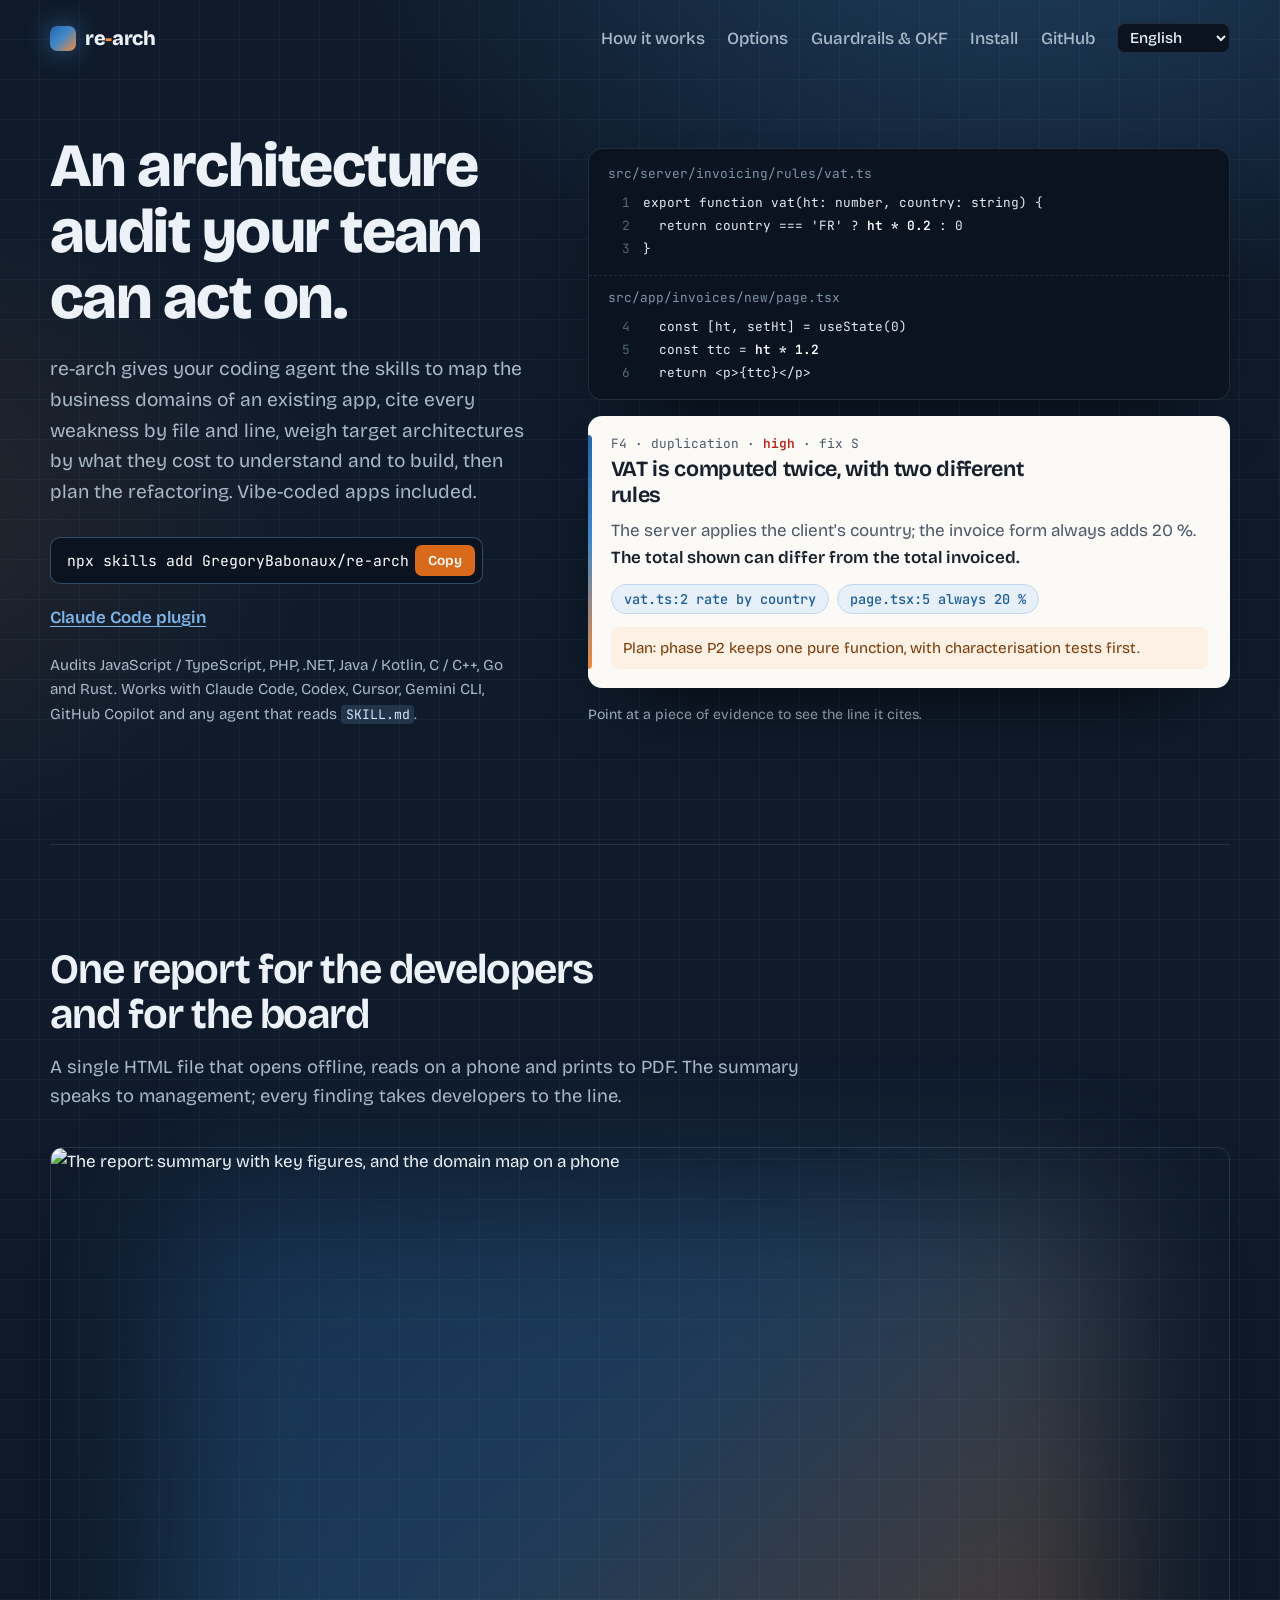
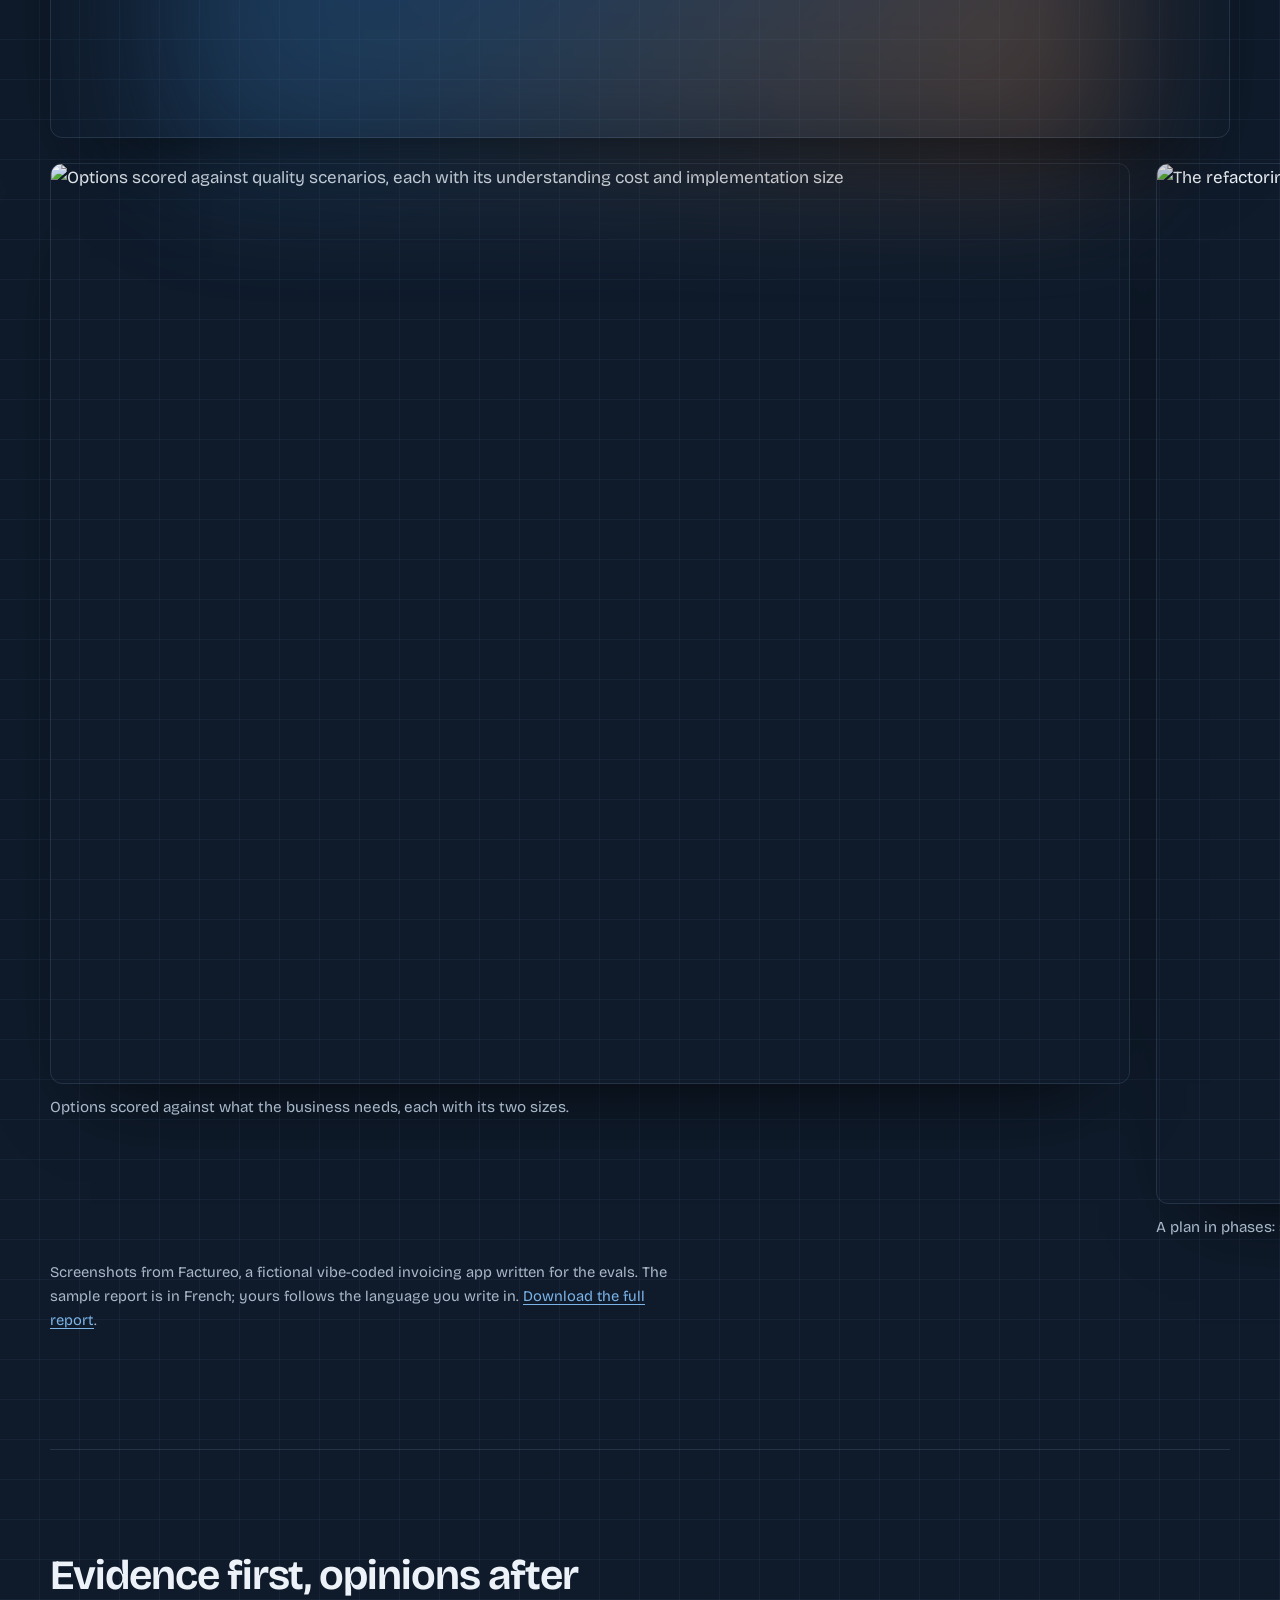
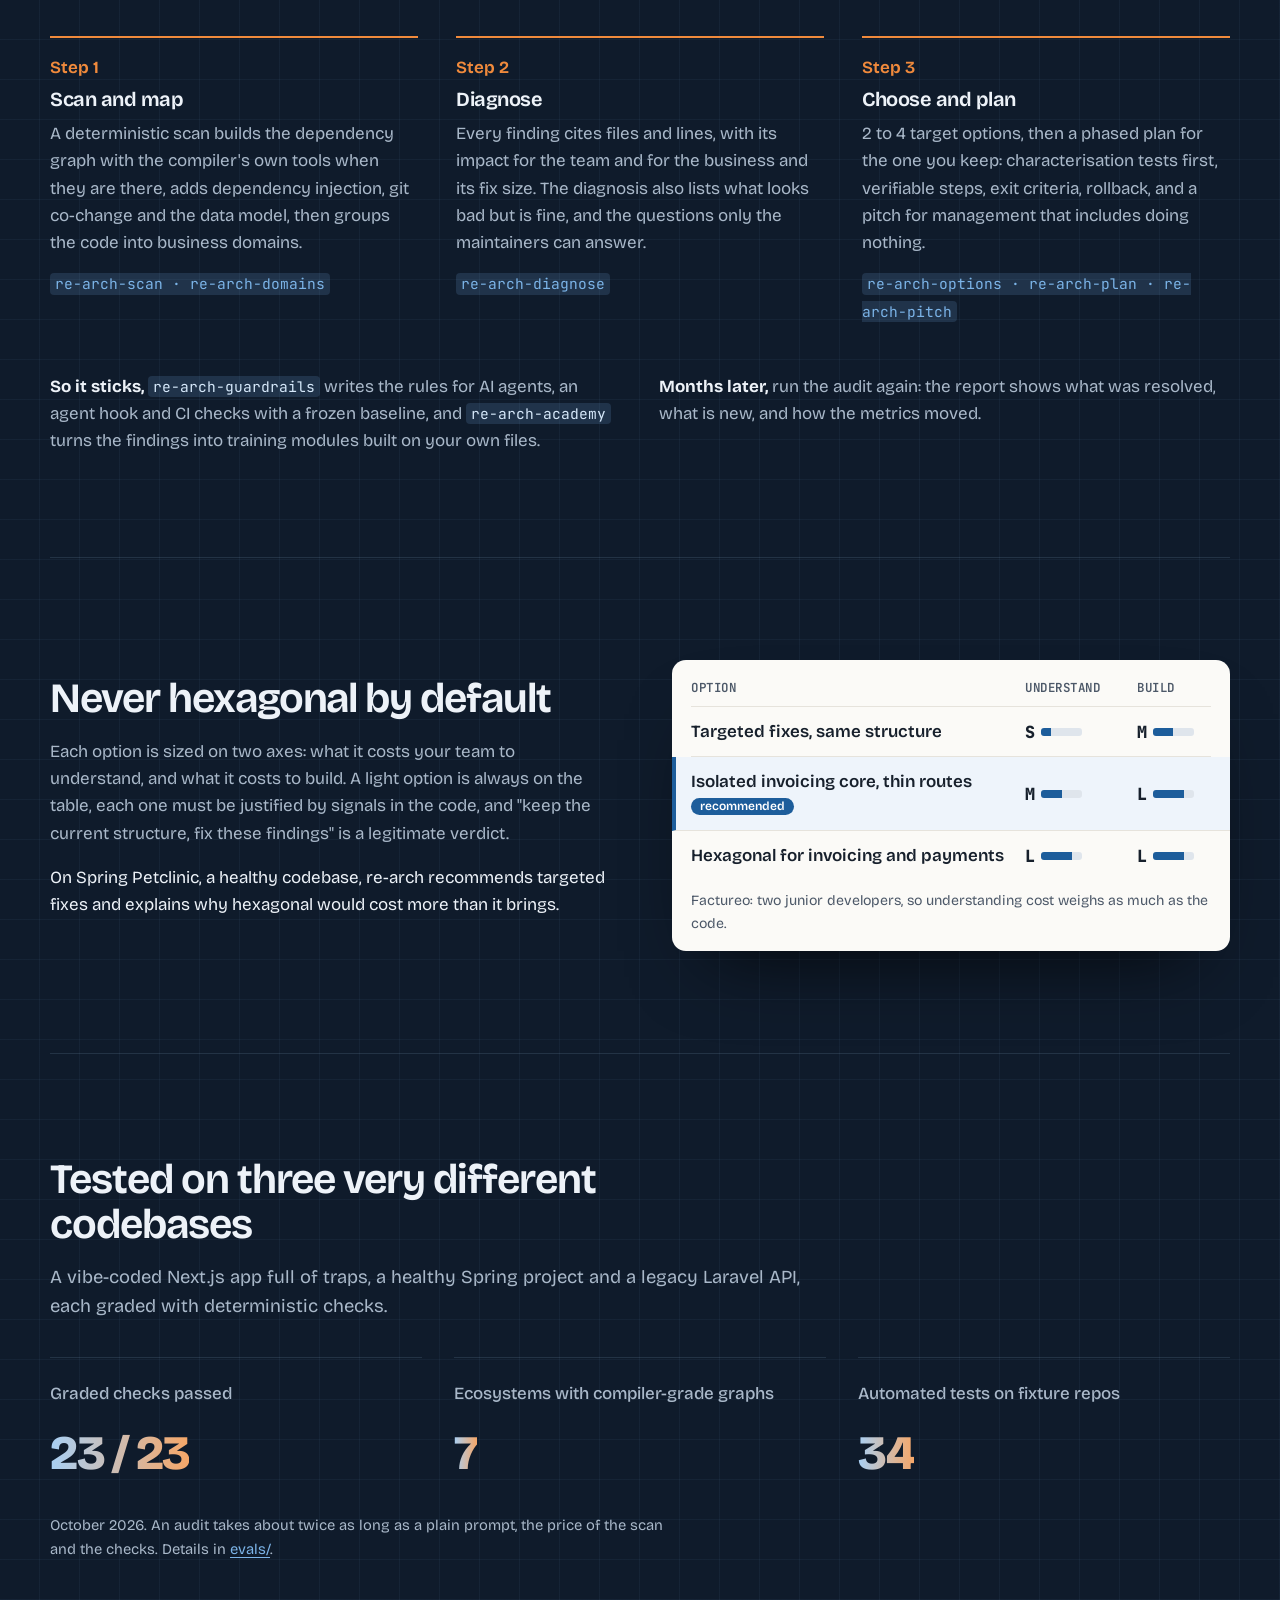
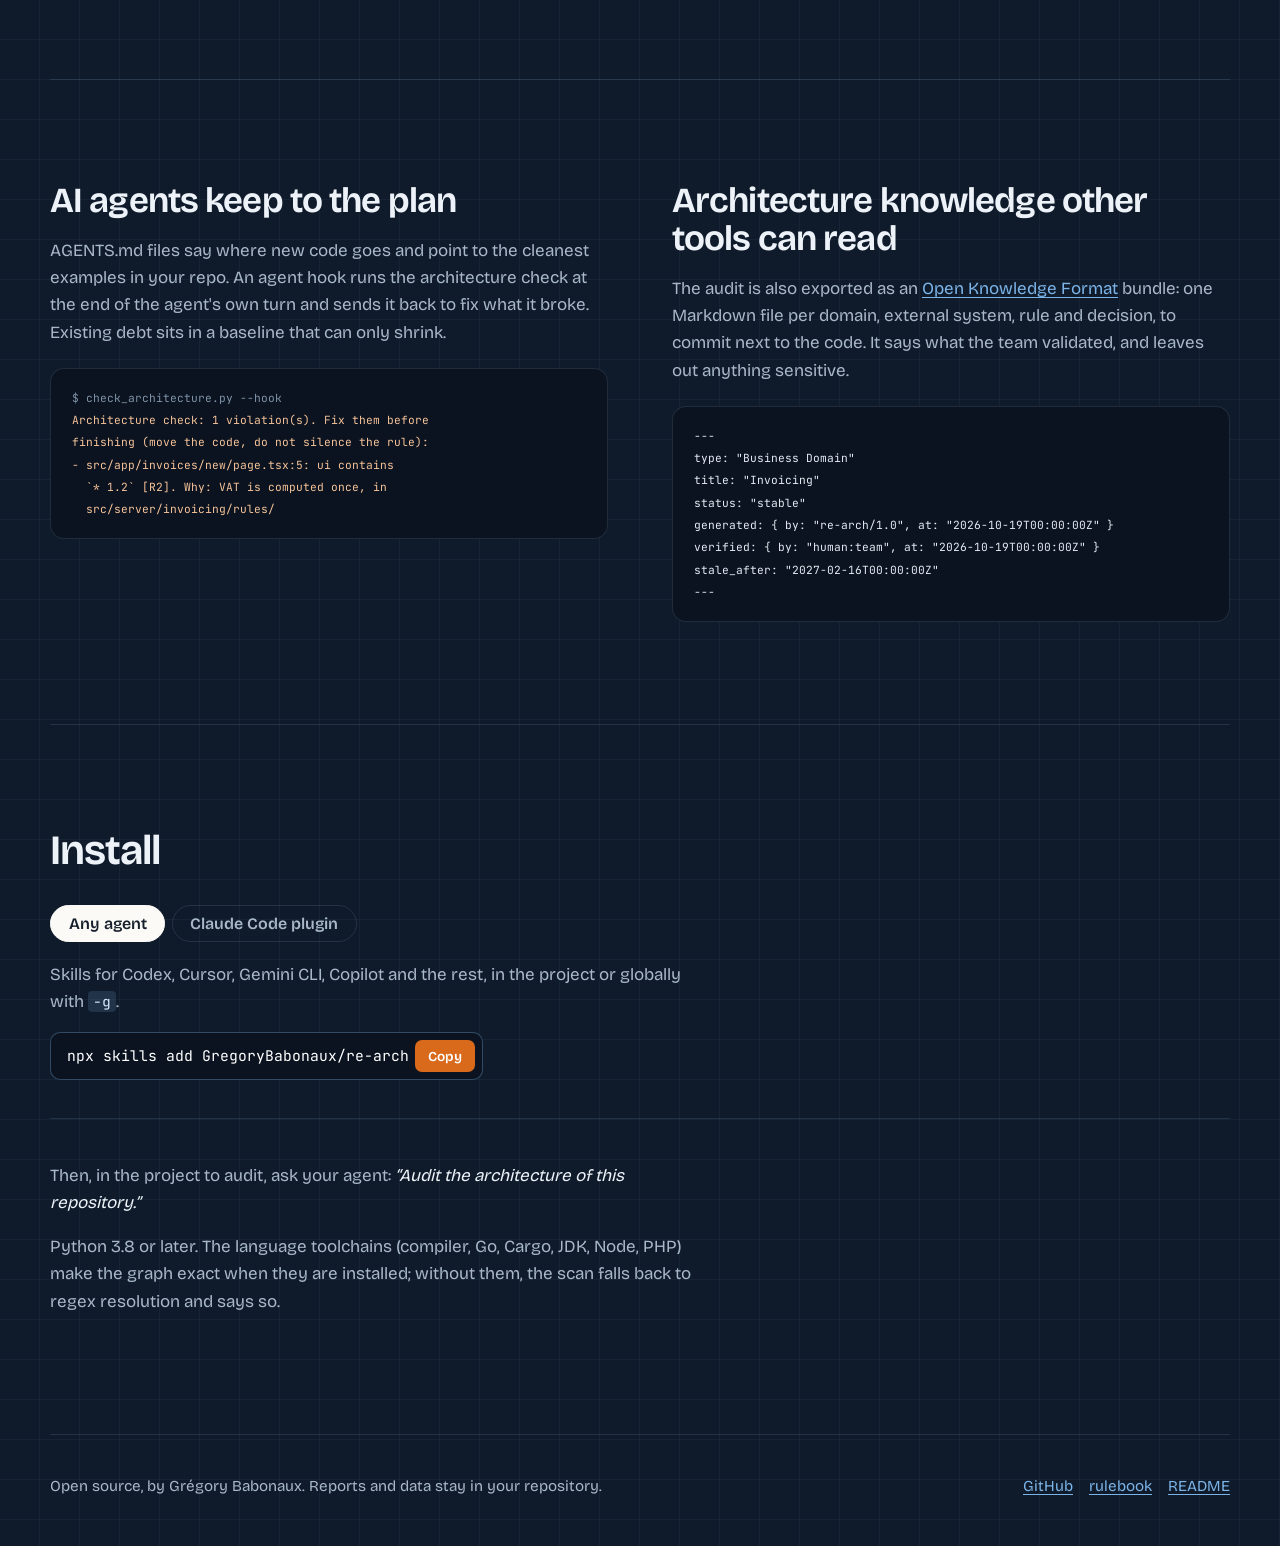
==== site/index.html @ e667f536 "GitHub Pages site in 8 languages site/ deployed by .github/workflows/pages.yml; README and plugin ma" ====
<!doctype html>
<html lang="en">
<head>
<meta charset="utf-8">
<meta name="viewport" content="width=device-width, initial-scale=1">
<title>re-arch: an architecture audit your team can act on</title>
<meta name="description" content="Agent skills that audit the architecture of an existing codebase, vibe-coded ones included: business domains, findings cited by file and line, 2 to 4 sized target architectures, a refactoring plan, a pitch for management and guardrails for AI agents.">
<meta property="og:title" content="re-arch: an architecture audit your team can act on">
<meta property="og:description" content="Domains, findings cited by line, sized target architectures, a refactoring plan and guardrails for AI agents. Never hexagonal by default.">
<meta property="og:image" content="https://raw.githubusercontent.com/GregoryBabonaux/re-arch/main/docs/images/banner.png">
<link rel="preconnect" href="https://fonts.googleapis.com">
<link rel="preconnect" href="https://fonts.gstatic.com" crossorigin>
<link href="https://fonts.googleapis.com/css2?family=Bricolage+Grotesque:opsz,wght@12..96,400;12..96,500;12..96,650;12..96,800&family=JetBrains+Mono:wght@400;600&display=swap" rel="stylesheet">
<link rel="stylesheet" href="style.css">
</head>
<body>
<a class="skip" href="#main" data-i18n="skip">Skip to content</a>

<header class="top">
  <a class="brand" href="./" aria-label="re-arch home"><span class="mark" aria-hidden="true"></span>re<span class="dash">-</span>arch</a>
  <nav aria-label="Sections">
    <a href="#how" data-i18n="nav.how">How it works</a>
    <a href="#options" data-i18n="nav.options">Options</a>
    <a href="#guardrails" data-i18n="nav.guard">Guardrails &amp; OKF</a>
    <a href="#install" data-i18n="nav.install">Install</a>
    <a href="https://github.com/GregoryBabonaux/re-arch">GitHub</a>
    <label class="lang"><span class="visually-hidden" data-i18n="lang">Language</span>
      <select id="lang">
        <option value="en">English</option>
        <option value="fr">Français</option>
        <option value="es">Español</option>
        <option value="de">Deutsch</option>
        <option value="pt">Português</option>
        <option value="it">Italiano</option>
        <option value="zh">简体中文</option>
        <option value="ja">日本語</option>
      </select>
    </label>
  </nav>
</header>

<main id="main">

<section class="hero" aria-labelledby="hero-title">
  <div class="hero-copy">
    <h1 id="hero-title" data-i18n="hero.title">An architecture audit your team can act on.</h1>
    <p class="lede" data-i18n="hero.lede">re-arch gives your coding agent the skills to map the business domains of an existing app, cite every weakness by file and line, weigh target architectures by what they cost to understand and to build, then plan the refactoring. Vibe-coded apps included.</p>
    <div class="cta">
      <div class="cmd" data-copy>
        <code>npx skills add GregoryBabonaux/re-arch</code>
        <button type="button" class="copy" data-i18n="copy">Copy</button>
      </div>
      <a class="ghost" href="#install" data-i18n="hero.other">Claude Code plugin</a>
    </div>
    <p class="agents" data-i18n="hero.agents">Audits JavaScript / TypeScript, PHP, .NET, Java / Kotlin, C / C++, Go and Rust. Works with Claude Code, Codex, Cursor, Gemini CLI, GitHub Copilot and any agent that reads <code>SKILL.md</code>.</p>
  </div>

  <figure class="demo">
    <div class="code" role="group" aria-label="Two files of the audited app">
      <p class="file">src/server/invoicing/rules/vat.ts</p>
      <pre><code><span class="ln" data-line="v1"><i>1</i>export function vat(ht: number, country: string) {</span>
<span class="ln" data-line="v2"><i>2</i>  return country === 'FR' ? <b>ht * 0.2</b> : 0</span>
<span class="ln" data-line="v3"><i>3</i>}</span></code></pre>
      <p class="file sep">src/app/invoices/new/page.tsx</p>
      <pre><code><span class="ln" data-line="p4"><i>4</i>  const [ht, setHt] = useState(0)</span>
<span class="ln" data-line="p5"><i>5</i>  const ttc = <b>ht * 1.2</b></span>
<span class="ln" data-line="p6"><i>6</i>  return &lt;p&gt;{ttc}&lt;/p&gt;</span></code></pre>
    </div>
    <div class="card">
      <p class="rid">F4 · duplication · <span class="sev" data-i18n="card.sev">high</span> · <span data-i18n="card.fix">fix S</span></p>
      <h2 class="rule-title" data-i18n="card.title">VAT is computed twice, with two different rules</h2>
      <p class="ctx" data-i18n="card.ctx">The server applies the client's country; the invoice form always adds 20&nbsp;%. <span class="win">The total shown can differ from the total invoiced.</span></p>
      <ul class="proof">
        <li><button type="button" data-hl="v2" data-i18n="card.v2">vat.ts:2 rate by country</button></li>
        <li><button type="button" data-hl="p5" data-i18n="card.p5">page.tsx:5 always 20&nbsp;%</button></li>
      </ul>
      <p class="question" data-i18n="card.fixline">Plan: phase P2 keeps one pure function, with characterisation tests first.</p>
    </div>
    <figcaption data-i18n="demo.caption">Point at a piece of evidence to see the line it cites.</figcaption>
  </figure>
</section>

<section class="shots" aria-labelledby="shots-title">
  <h2 id="shots-title" data-i18n="shots.title">One report for the developers and for the board</h2>
  <p class="section-lede" data-i18n="shots.lede">A single HTML file that opens offline, reads on a phone and prints to PDF. The summary speaks to management; every finding takes developers to the line.</p>
  <div class="shot-main">
    <img src="https://raw.githubusercontent.com/GregoryBabonaux/re-arch/main/docs/images/banner.png" alt="The report: summary with key figures, and the domain map on a phone" loading="lazy" width="1600" height="800">
  </div>
  <div class="shot-pair">
    <figure>
      <img src="https://raw.githubusercontent.com/GregoryBabonaux/re-arch/main/docs/images/options.png" alt="Options scored against quality scenarios, each with its understanding cost and implementation size" loading="lazy" width="1080" height="920">
      <figcaption data-i18n="shots.options">Options scored against what the business needs, each with its two sizes.</figcaption>
    </figure>
    <figure>
      <img src="https://raw.githubusercontent.com/GregoryBabonaux/re-arch/main/docs/images/plan.png" alt="The refactoring plan: phases with size, exit criteria, rollback and stop points" loading="lazy" width="1080" height="1040">
      <figcaption data-i18n="shots.plan">A plan in phases: size, exit criteria, rollback, safe stop points.</figcaption>
    </figure>
  </div>
  <p class="note" data-i18n="shots.note">Screenshots from Factureo, a fictional vibe-coded invoicing app written for the evals. The sample report is in French; yours follows the language you write in. <a href="https://github.com/GregoryBabonaux/re-arch/blob/main/docs/example/report-factureo.html">Download the full report</a>.</p>
</section>

<section class="how" id="how" aria-labelledby="how-title">
  <h2 id="how-title" data-i18n="how.title">Evidence first, opinions after</h2>
  <ol class="levels">
    <li>
      <h3 data-i18n="l1.title">Scan and map</h3>
      <p data-i18n="l1.text">A deterministic scan builds the dependency graph with the compiler's own tools when they are there, adds dependency injection, git co-change and the data model, then groups the code into business domains.</p>
      <code>re-arch-scan · re-arch-domains</code>
    </li>
    <li>
      <h3 data-i18n="l2.title">Diagnose</h3>
      <p data-i18n="l2.text">Every finding cites files and lines, with its impact for the team and for the business and its fix size. The diagnosis also lists what looks bad but is fine, and the questions only the maintainers can answer.</p>
      <code>re-arch-diagnose</code>
    </li>
    <li>
      <h3 data-i18n="l3.title">Choose and plan</h3>
      <p data-i18n="l3.text">2 to 4 target options, then a phased plan for the one you keep: characterisation tests first, verifiable steps, exit criteria, rollback, and a pitch for management that includes doing nothing.</p>
      <code>re-arch-options · re-arch-plan · re-arch-pitch</code>
    </li>
  </ol>
  <div class="ongoing">
    <p data-i18n="ongoing.guard"><strong>So it sticks,</strong> <code>re-arch-guardrails</code> writes the rules for AI agents, an agent hook and CI checks with a frozen baseline, and <code>re-arch-academy</code> turns the findings into training modules built on your own files.</p>
    <p data-i18n="ongoing.reaudit"><strong>Months later,</strong> run the audit again: the report shows what was resolved, what is new, and how the metrics moved.</p>
  </div>
</section>

<section class="opts" id="options" aria-labelledby="opts-title">
  <div class="opts-copy">
    <h2 id="opts-title" data-i18n="opts.title">Never hexagonal by default</h2>
    <p data-i18n="opts.text">Each option is sized on two axes: what it costs your team to understand, and what it costs to build. A light option is always on the table, each one must be justified by signals in the code, and "keep the current structure, fix these findings" is a legitimate verdict.</p>
    <p data-i18n="opts.petclinic">On Spring Petclinic, a healthy codebase, re-arch recommends targeted fixes and explains why hexagonal would cost more than it brings.</p>
  </div>
  <div class="matrix" role="group" aria-label="Three options compared">
    <div class="mrow mhead"><span data-i18n="m.option">Option</span><span data-i18n="m.understand">Understand</span><span data-i18n="m.build">Build</span></div>
    <div class="mrow"><span data-i18n="m.o1">Targeted fixes, same structure</span><span class="size s1">S</span><span class="size s2">M</span></div>
    <div class="mrow pick"><span><span data-i18n="m.o2">Isolated invoicing core, thin routes</span> <em data-i18n="m.reco">recommended</em></span><span class="size s2">M</span><span class="size s3">L</span></div>
    <div class="mrow"><span data-i18n="m.o3">Hexagonal for invoicing and payments</span><span class="size s3">L</span><span class="size s3">L</span></div>
    <p class="mnote" data-i18n="m.note">Factureo: two junior developers, so understanding cost weighs as much as the code.</p>
  </div>
</section>

<section class="proofs" aria-labelledby="proofs-title">
  <h2 id="proofs-title" data-i18n="proofs.title">Tested on three very different codebases</h2>
  <p class="section-lede" data-i18n="proofs.lede">A vibe-coded Next.js app full of traps, a healthy Spring project and a legacy Laravel API, each graded with deterministic checks.</p>
  <dl class="figures">
    <div><dt data-i18n="fig1">Graded checks passed</dt><dd><span class="to">23 / 23</span></dd></div>
    <div><dt data-i18n="fig2">Ecosystems with compiler-grade graphs</dt><dd><span class="to">7</span></dd></div>
    <div><dt data-i18n="fig3">Automated tests on fixture repos</dt><dd><span class="to">34</span></dd></div>
  </dl>
  <p class="note" data-i18n="proofs.note">October 2026. An audit takes about twice as long as a plain prompt, the price of the scan and the checks. Details in <a href="https://github.com/GregoryBabonaux/re-arch/tree/main/evals">evals/</a>.</p>
</section>

<section class="data" id="guardrails" aria-labelledby="guard-title">
  <div>
    <h2 id="guard-title" data-i18n="guard.title">AI agents keep to the plan</h2>
    <p data-i18n="guard.text">AGENTS.md files say where new code goes and point to the cleanest examples in your repo. An agent hook runs the architecture check at the end of the agent's own turn and sends it back to fix what it broke. Existing debt sits in a baseline that can only shrink.</p>
    <pre class="okf hook"><code><span class="dim">$ check_architecture.py --hook</span>
Architecture check: 1 violation(s). Fix them before
finishing (move the code, do not silence the rule):
- src/app/invoices/new/page.tsx:5: ui contains
  `* 1.2` [R2]. Why: VAT is computed once, in
  src/server/invoicing/rules/</code></pre>
  </div>
  <div>
    <h2 data-i18n="okf.title">Architecture knowledge other tools can read</h2>
    <p data-i18n="okf.text">The audit is also exported as an <a href="https://github.com/GoogleCloudPlatform/knowledge-catalog/tree/main/okf">Open Knowledge Format</a> bundle: one Markdown file per domain, external system, rule and decision, to commit next to the code. It says what the team validated, and leaves out anything sensitive.</p>
    <pre class="okf"><code>---
type: "Business Domain"
title: "Invoicing"
status: "stable"
generated: { by: "re-arch/1.0", at: "2026-10-19T00:00:00Z" }
verified: { by: "human:team", at: "2026-10-19T00:00:00Z" }
stale_after: "2027-02-16T00:00:00Z"
---</code></pre>
  </div>
</section>

<section class="install" id="install" aria-labelledby="install-title">
  <h2 id="install-title" data-i18n="install.title">Install</h2>
  <div class="tabs" role="tablist">
    <button type="button" role="tab" id="t-any" aria-controls="p-any" aria-selected="true" data-i18n="tab.any">Any agent</button>
    <button type="button" role="tab" id="t-claude" aria-controls="p-claude" aria-selected="false" tabindex="-1" data-i18n="tab.claude">Claude Code plugin</button>
  </div>
  <div class="panel" role="tabpanel" id="p-any" aria-labelledby="t-any">
    <p data-i18n="p.any">Skills for Codex, Cursor, Gemini CLI, Copilot and the rest, in the project or globally with <code>-g</code>.</p>
    <div class="cmd" data-copy><code>npx skills add GregoryBabonaux/re-arch</code><button type="button" class="copy" data-i18n="copy">Copy</button></div>
  </div>
  <div class="panel" role="tabpanel" id="p-claude" aria-labelledby="t-claude" hidden>
    <p data-i18n="p.claude">One step on Claude Code 2.1.275 or later.</p>
    <div class="cmd" data-copy><code>/plugin install re-arch --marketplace GregoryBabonaux/re-arch</code><button type="button" class="copy" data-i18n="copy">Copy</button></div>
    <p data-i18n="p.older">Older versions: add the marketplace, then install.</p>
    <div class="cmd" data-copy><code>/plugin marketplace add GregoryBabonaux/re-arch</code><button type="button" class="copy" data-i18n="copy">Copy</button></div>
    <div class="cmd" data-copy><code>/plugin install re-arch@re-arch</code><button type="button" class="copy" data-i18n="copy">Copy</button></div>
  </div>
  <div class="then">
    <p data-i18n="then.1">Then, in the project to audit, ask your agent: <em>“Audit the architecture of this repository.”</em></p>
    <p data-i18n="then.2">Python 3.8 or later. The language toolchains (compiler, Go, Cargo, JDK, Node, PHP) make the graph exact when they are installed; without them, the scan falls back to regex resolution and says so.</p>
  </div>
</section>

</main>

<footer class="foot">
  <p data-i18n="foot">Open source, by Grégory Babonaux. Reports and data stay in your repository.</p>
  <p class="links">
    <a href="https://github.com/GregoryBabonaux/re-arch">GitHub</a>
    <a href="https://gregorybabonaux.github.io/rulebook/">rulebook</a>
    <a id="readme" href="https://github.com/GregoryBabonaux/re-arch#readme" data-i18n="readme">README</a>
  </p>
</footer>

<script src="i18n.js" defer></script>
<script src="site.js" defer></script>
</body>
</html>
---- site/style.css ----
:root {
  --night: #0f1b2b;
  --night-deep: #0a131f;
  --line: rgba(160, 196, 232, 0.14);
  --grid: rgba(120, 170, 220, 0.06);
  --text: #edf2f8;
  --text-soft: #a9b8c9;
  --orange: #f08a3c;
  --orange-strong: #d96a1c;
  --steel: #7cb4e8;
  --amber: #fbbf24;
  --paper: #fbfaf7;
  --paper-ink: #17202c;
  --paper-soft: #4c5868;
  --brand: linear-gradient(135deg, #2563a8 0%, #3f87c9 45%, #f08a3c 100%);
  --sans: "Bricolage Grotesque", system-ui, -apple-system, "Segoe UI", sans-serif;
  --mono: "JetBrains Mono", ui-monospace, "Cascadia Code", Consolas, monospace;
  --measure: 64ch;
  color-scheme: dark;
}

* { box-sizing: border-box; }
html { -webkit-text-size-adjust: 100%; scroll-behavior: smooth; background: var(--night); }
/* blueprint paper: the plan the architecture gets drawn on */
body {
  margin: 0; color: var(--text); font: 400 1.0625rem/1.6 var(--sans); position: relative; overflow-x: hidden;
  background:
    radial-gradient(60rem 36rem at 80% -6rem, rgba(63, 135, 201, 0.32), transparent 70%),
    radial-gradient(40rem 30rem at -10% 32rem, rgba(240, 138, 60, 0.10), transparent 70%),
    repeating-linear-gradient(to bottom, transparent 0 39px, var(--grid) 39px 40px),
    repeating-linear-gradient(to right, transparent 0 39px, var(--grid) 39px 40px),
    var(--night);
}
a { color: var(--steel); text-underline-offset: 0.18em; }
a:hover { color: #fff; }
:focus-visible { outline: 3px solid var(--orange); outline-offset: 3px; border-radius: 4px; }
code { font-family: var(--mono); font-size: 0.86em; font-variant-ligatures: none; }
p code, li code { background: rgba(124, 180, 232, 0.16); color: #d6e8fa; padding: 0.08em 0.35em; border-radius: 4px; }
img { max-width: 100%; height: auto; display: block; }
.skip { position: absolute; left: -999px; }
.skip:focus { left: 1rem; top: 1rem; background: var(--paper); color: var(--paper-ink); padding: 0.5rem 0.8rem; z-index: 10; }

/* --- frame */
.top, main > section, .foot { width: min(1180px, 100% - 2.5rem); margin-inline: auto; position: relative; }
.top { display: flex; align-items: center; justify-content: space-between; gap: 1rem; padding: 1.4rem 0; }
.brand { display: inline-flex; align-items: center; gap: 0.6rem; color: var(--text); text-decoration: none; font-weight: 800; font-size: 1.25rem; letter-spacing: -0.02em; }
.brand .dash { color: var(--orange); margin-inline: -0.6rem; }
.mark { width: 1.6rem; height: 1.6rem; border-radius: 7px; background: var(--brand); box-shadow: 0 0 24px rgba(63, 135, 201, 0.55); }
.top nav { display: flex; align-items: center; gap: 1.4rem; flex-wrap: wrap; }
.top nav a { color: var(--text-soft); text-decoration: none; font-weight: 500; }
.top nav a:hover { color: #fff; }
main > section { padding-block: clamp(3.5rem, 8vw, 6.5rem); }
main > section + section { border-top: 1px solid var(--line); }
h1, h2, h3 { letter-spacing: -0.025em; line-height: 1.08; margin: 0; }
h2 { font-size: clamp(1.8rem, 3.6vw, 2.6rem); font-weight: 650; max-width: 22ch; }
h3 { font-size: 1.25rem; font-weight: 650; }
.section-lede { max-width: var(--measure); color: var(--text-soft); font-size: 1.15rem; margin: 1rem 0 2.2rem; }
.note { color: var(--text-soft); font-size: 0.92rem; margin-top: 1.4rem; max-width: var(--measure); }

/* --- hero: two files of the app, and the finding that ties them */
.hero { display: grid; grid-template-columns: minmax(0, 0.85fr) minmax(0, 1.15fr); gap: clamp(2rem, 5vw, 4.5rem); align-items: center; padding-top: clamp(2rem, 5vw, 3.5rem); }
.hero h1 { font-size: clamp(2.4rem, 4.8vw, 3.9rem); font-weight: 800; max-width: 14ch; }
.lede { font-size: 1.2rem; color: var(--text-soft); max-width: 46ch; margin: 1.4rem 0 1.8rem; }
.cta { display: flex; align-items: center; gap: 1.2rem; flex-wrap: wrap; }
.ghost { font-weight: 600; }
.agents { font-size: 0.95rem; color: var(--text-soft); max-width: 50ch; margin-top: 1.4rem; }

.cmd { display: flex; align-items: center; gap: 0.4rem; background: var(--night-deep); color: #fff; border: 1px solid rgba(124, 180, 232, 0.35); border-radius: 10px; padding: 0.45rem 0.45rem 0.45rem 1rem; max-width: 100%; }
.cmd code { font-size: 0.92rem; white-space: nowrap; overflow-x: auto; min-width: 0; }
.copy { font: 600 0.85rem var(--sans); color: #fff; background: var(--orange-strong); border: 0; border-radius: 7px; padding: 0.45rem 0.8rem; cursor: pointer; flex: none; }
.copy:hover { background: var(--orange); }
.copy.done { background: #0e9f6e; }

.demo { margin: 0; display: grid; gap: 1rem; min-width: 0; }
.code { background: var(--night-deep); color: #e3eaf3; border: 1px solid var(--line); border-radius: 14px; padding: 1rem 0 0.9rem; overflow: hidden; box-shadow: 0 40px 80px -40px rgba(0, 0, 0, 0.7); }
.code .file { margin: 0 1.2rem 0.6rem; font: 0.8rem var(--mono); color: #7f93a8; }
.code .sep { margin-top: 0.9rem; padding-top: 0.8rem; border-top: 1px dashed var(--line); margin-inline: 0; padding-inline: 1.2rem; }
.code pre { margin: 0; font: 0.8rem/1.8 var(--mono); overflow-x: auto; }
.code pre code { font-size: inherit; display: block; min-width: max-content; white-space: normal; }
.ln { display: block; white-space: pre; padding: 0 1.2rem 0 0.6rem; border-left: 3px solid transparent; transition: background 0.25s, border-color 0.25s; }
.ln i { display: inline-block; width: 2.2em; color: #536579; font-style: normal; text-align: right; margin-right: 1em; user-select: none; }
.ln b { font-weight: 600; color: #fff; }
.ln.on { background: rgba(63, 135, 201, 0.32); border-left-color: var(--steel); }
.ln.on.warn { background: rgba(240, 138, 60, 0.26); border-left-color: var(--orange); }

/* the finding card is the one light thing: a page of the report */
.card { background: var(--paper); color: var(--paper-ink); border-radius: 14px; padding: 1.2rem 1.4rem; position: relative; box-shadow: 0 40px 80px -40px rgba(0, 0, 0, 0.8); }
.card::before { content: ""; position: absolute; left: 0; top: 1.2rem; bottom: 1.2rem; width: 4px; border-radius: 0 4px 4px 0; background: var(--brand); }
.rid { margin: 0; font: 0.8rem var(--mono); color: var(--paper-soft); }
.sev { color: #b42318; font-weight: 600; }
.rule-title { font-size: 1.35rem; font-weight: 650; margin: 0.35rem 0 0.5rem; max-width: 32ch; letter-spacing: -0.015em; line-height: 1.2; }
.ctx { margin: 0 0 0.8rem; color: var(--paper-soft); }
.win { color: var(--paper-ink); font-weight: 600; }
.proof { list-style: none; padding: 0; margin: 0 0 0.8rem; display: flex; flex-wrap: wrap; gap: 0.5rem; }
.proof button { font: 500 0.85rem var(--mono); color: #1d5d9b; background: #e7f0f9; border: 1px solid #c3d8ee; border-radius: 999px; padding: 0.3rem 0.75rem; cursor: pointer; }
.proof button:hover, .proof button.on { background: #d3e4f5; border-color: #1d5d9b; }
.question { margin: 0; background: #fdf0e4; color: #7a3a09; border-radius: 8px; padding: 0.55rem 0.8rem; font-size: 0.95rem; }
.demo figcaption { font-size: 0.88rem; color: var(--text-soft); }

/* --- screenshots */
.shot-main img, .shot-pair img { border-radius: 12px; border: 1px solid var(--line); box-shadow: 0 40px 80px -40px rgba(0, 0, 0, 0.8); }
.shot-main { position: relative; isolation: isolate; }
.shot-main::before { content: ""; position: absolute; inset: 8% 10% -4%; background: var(--brand); filter: blur(70px); opacity: 0.3; z-index: -1; }
.shot-pair { display: grid; grid-template-columns: 1fr 1fr; gap: 1.6rem; margin-top: 1.6rem; align-items: start; }
.shot-pair figure { margin: 0; }
.shot-pair figcaption { margin-top: 0.7rem; color: var(--text-soft); font-size: 0.95rem; }

/* --- the sequence */
.levels { list-style: none; counter-reset: level; padding: 0; margin: 2.4rem 0 0; display: grid; grid-template-columns: repeat(3, 1fr); gap: 2.4rem; }
.levels li { counter-increment: level; border-top: 2px solid var(--orange); padding-top: 1rem; }
.levels li::before { content: var(--step-word, "Step") " " counter(level); display: block; font-weight: 650; color: var(--orange); margin-bottom: 0.5rem; }
.levels p { color: var(--text-soft); margin: 0.6rem 0 0.9rem; }
.levels code { color: var(--steel); }
.ongoing { margin-top: 3rem; display: grid; grid-template-columns: 1fr 1fr; gap: 2.4rem; }
.ongoing p { margin: 0; max-width: 52ch; color: var(--text-soft); }
.ongoing strong { color: var(--text); }

/* --- options: two axes, one pick */
.opts { display: grid; grid-template-columns: minmax(0, 1fr) minmax(0, 1fr); gap: clamp(2rem, 5vw, 4rem); align-items: center; }
.opts-copy p { color: var(--text-soft); max-width: 54ch; }
.opts-copy p + p { color: var(--text); }
.matrix { background: var(--paper); color: var(--paper-ink); border-radius: 14px; padding: 0.6rem 1.2rem 1rem; box-shadow: 0 40px 80px -40px rgba(0, 0, 0, 0.8); }
.mrow { display: grid; grid-template-columns: minmax(0, 1fr) 6.2rem 4.6rem; gap: 0.8rem; align-items: center; padding: 0.85rem 0; border-bottom: 1px solid #e6e3dc; }
.mrow:last-of-type { border-bottom: 0; }
.mhead { font: 600 0.78rem var(--mono); color: var(--paper-soft); text-transform: uppercase; letter-spacing: 0.04em; padding-block: 0.6rem; }
.mrow > span:first-child { font-weight: 600; line-height: 1.3; }
.mrow em { display: inline-block; font: 600 0.75rem var(--sans); font-style: normal; background: #1d5d9b; color: #fff; border-radius: 999px; padding: 0.1rem 0.55rem; margin-top: 0.3rem; }
.pick { background: #eef4fb; margin-inline: -1.2rem; padding-inline: 1.2rem; border-left: 4px solid #1d5d9b; padding-left: calc(1.2rem - 4px); }
.size { font: 800 1.05rem var(--mono); display: inline-flex; align-items: center; gap: 0.35rem; }
.size::after { content: ""; display: inline-block; height: 0.5rem; border-radius: 3px; background: linear-gradient(90deg, #1d5d9b var(--fill), #dfe5ec var(--fill)); width: 2.6rem; }
.s1 { --fill: 25%; } .s2 { --fill: 50%; } .s3 { --fill: 75%; }
.mnote { margin: 0.6rem 0 0; font-size: 0.88rem; color: var(--paper-soft); }

/* --- measured */
.figures { display: grid; grid-template-columns: repeat(3, 1fr); gap: 2rem; margin: 0; }
.figures div { padding: 1.4rem 0 0; border-top: 1px solid var(--line); }
.figures dt { color: var(--text-soft); font-weight: 500; }
.figures dd { margin: 0.5rem 0 0; }
.to { font-size: clamp(2.2rem, 4vw, 3rem); font-weight: 800; letter-spacing: -0.03em; background: linear-gradient(90deg, #a8d0f5, #f6a768); -webkit-background-clip: text; background-clip: text; color: transparent; }

/* --- guardrails & OKF */
.data { display: grid; grid-template-columns: minmax(0, 1fr) minmax(0, 1fr); gap: clamp(2rem, 5vw, 4rem); }
.data h2 { font-size: clamp(1.6rem, 3vw, 2.2rem); }
.data > div > p { color: var(--text-soft); max-width: 54ch; }
.okf { background: var(--night-deep); color: #e3eaf3; border: 1px solid var(--line); border-radius: 14px; padding: 1.1rem 1.3rem; font: 0.82rem/1.7 var(--mono); overflow-x: auto; margin: 1.4rem 0 0; }
.hook code { color: #f6c39a; }
.hook .dim { color: #7f93a8; }

/* --- install */
.tabs { display: flex; gap: 0.4rem; margin: 2rem 0 1.2rem; flex-wrap: wrap; }
.tabs button { font: 600 1rem var(--sans); color: var(--text-soft); background: transparent; border: 1px solid var(--line); border-radius: 999px; padding: 0.5rem 1.1rem; cursor: pointer; }
.tabs button:hover { color: #fff; border-color: rgba(124, 180, 232, 0.5); }
.tabs button[aria-selected="true"] { background: var(--paper); color: var(--paper-ink); border-color: var(--paper); }
.panel p, .then p { color: var(--text-soft); max-width: 60ch; }
.panel .cmd, .then .cmd { width: fit-content; margin: 0.6rem 0; }
.then { margin-top: 2.4rem; padding-top: 1.6rem; border-top: 1px solid var(--line); }
.then em { color: var(--text); }

/* --- footer */
.foot { padding: 2.4rem 0 3rem; border-top: 1px solid var(--line); color: var(--text-soft); font-size: 0.95rem; display: flex; justify-content: space-between; gap: 1rem; flex-wrap: wrap; }
.foot p { margin: 0; }
.links { display: flex; gap: 1rem; flex-wrap: wrap; }

/* --- the one orchestrated moment: on load, the two lines light up in turn, then the finding */
@media (prefers-reduced-motion: no-preference) {
  .js .demo .card { animation: rise 0.6s 1.4s both ease-out; }
  .js .demo .ln[data-line="v2"] { animation: decide 1.2s 0.2s both; }
  .js .demo .ln[data-line="p5"] { animation: clash 1.2s 0.8s both; }
}
@keyframes rise { from { opacity: 0; transform: translateY(10px); } to { opacity: 1; transform: none; } }
@keyframes decide { 0% { background: transparent; } 40%, 70% { background: rgba(63, 135, 201, 0.4); border-left-color: #7cb4e8; } 100% { background: transparent; } }
@keyframes clash { 0% { background: transparent; } 40%, 70% { background: rgba(240, 138, 60, 0.35); border-left-color: #f08a3c; } 100% { background: transparent; } }
@media (prefers-reduced-motion: reduce) { html { scroll-behavior: auto; } .ln { transition: none; } }

/* --- small screens */
@media (max-width: 900px) {
  .hero, .data, .ongoing, .opts { grid-template-columns: minmax(0, 1fr); }
  .levels, .figures { grid-template-columns: 1fr; gap: 1.6rem; }
  .shot-pair { grid-template-columns: 1fr; }
  .top nav { gap: 1rem; font-size: 0.95rem; }
  .top nav a[href^="#"] { display: none; }
}
@media (max-width: 520px) {
  .top { flex-direction: column; align-items: flex-start; }
  .hero h1 { font-size: 2.3rem; }
  .cmd code { font-size: 0.8rem; }
  .mrow { grid-template-columns: minmax(0, 1fr) 5.4rem 4.2rem; gap: 0.6rem; }
  .mhead { font-size: 0.66rem; letter-spacing: 0.02em; }
  .size::after { width: 1.4rem; }
  .okf { font-size: 0.74rem; }
}

/* --- language picker */
.visually-hidden { position: absolute; width: 1px; height: 1px; overflow: hidden; clip: rect(0 0 0 0); white-space: nowrap; }
.lang select { font: 500 0.95rem var(--sans); color: var(--text); background: var(--night-deep); border: 1px solid var(--line); border-radius: 8px; padding: 0.25rem 0.5rem; cursor: pointer; }
.lang select:hover { border-color: rgba(124, 180, 232, 0.5); }

/* --- Chinese and Japanese: break between phrases, not inside words */
:lang(ja) h1, :lang(ja) h2, :lang(ja) h3, :lang(zh-CN) h1, :lang(zh-CN) h2, :lang(zh-CN) h3 { word-break: auto-phrase; line-height: 1.25; }
:lang(ja) .hero h1, :lang(zh-CN) .hero h1 { max-width: 13em; font-size: clamp(2rem, 3.3vw, 2.65rem); }
:lang(ja) h2, :lang(zh-CN) h2 { max-width: 18em; }
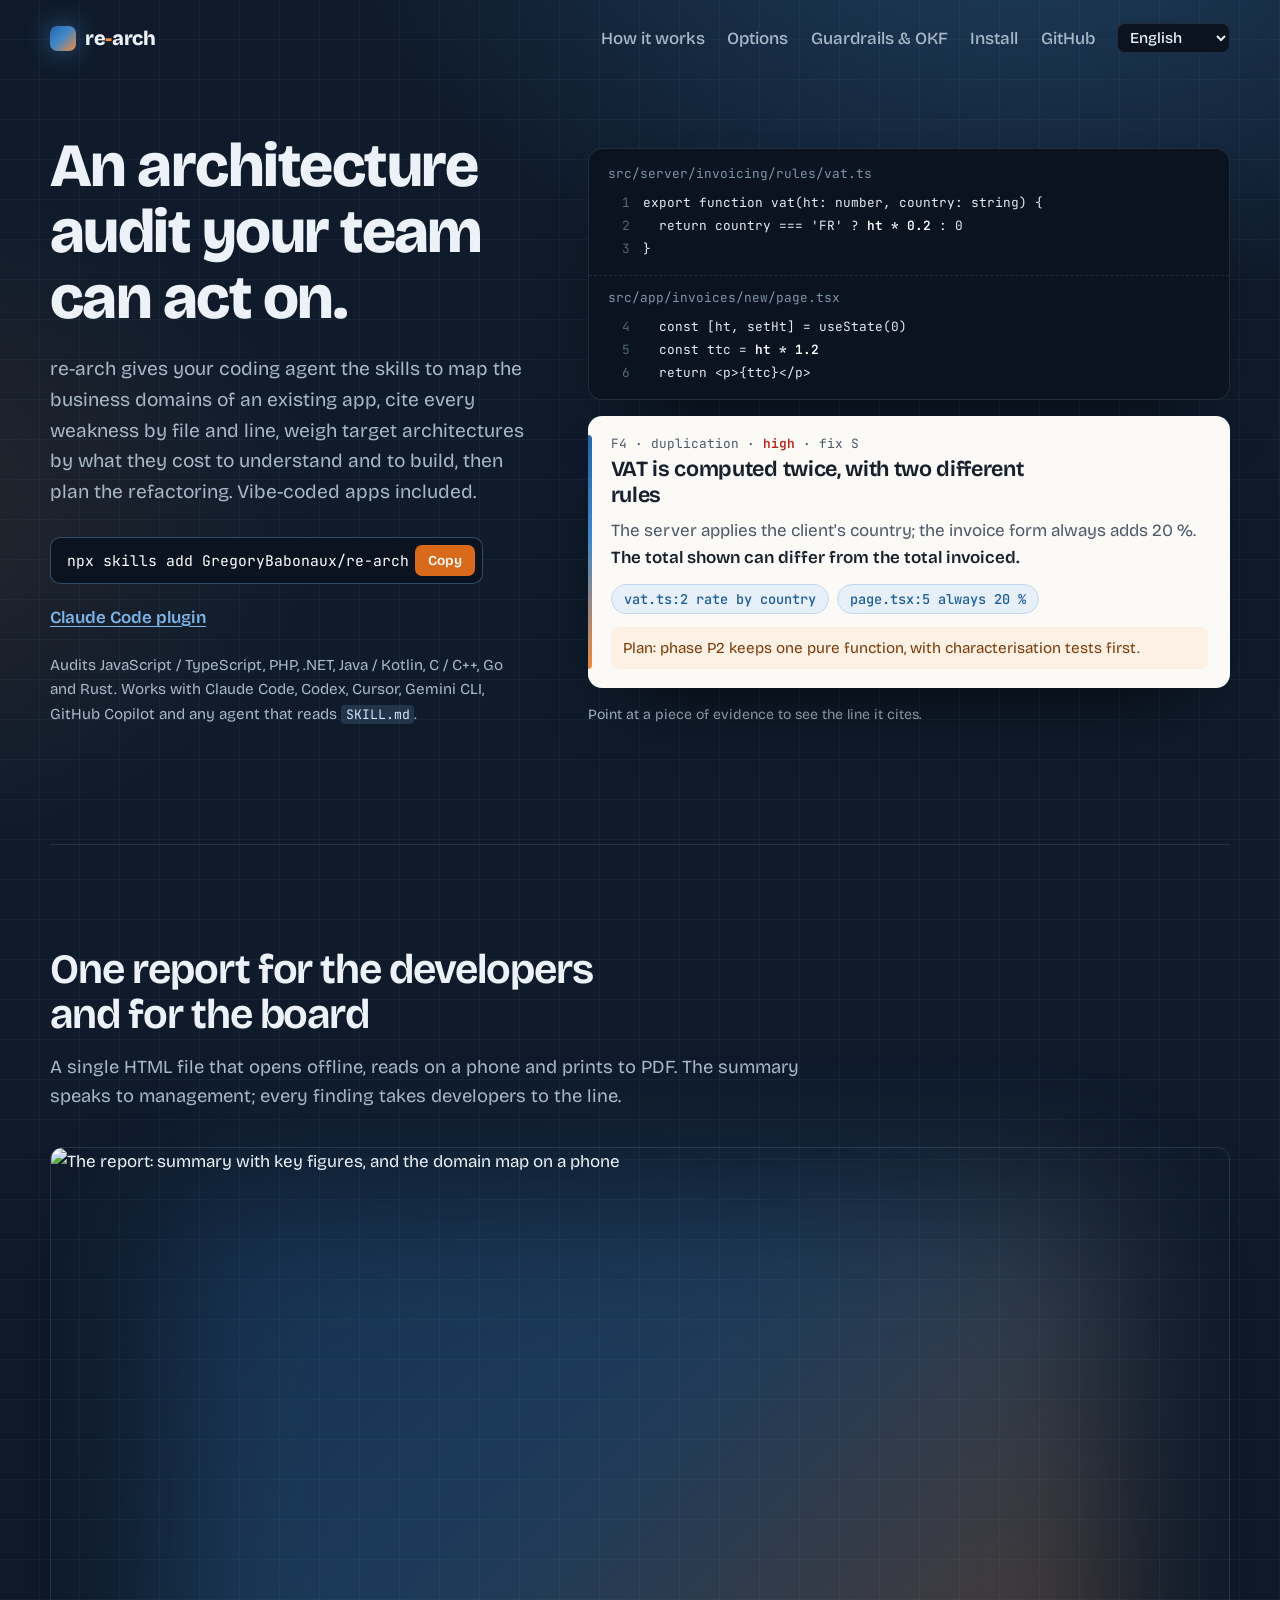
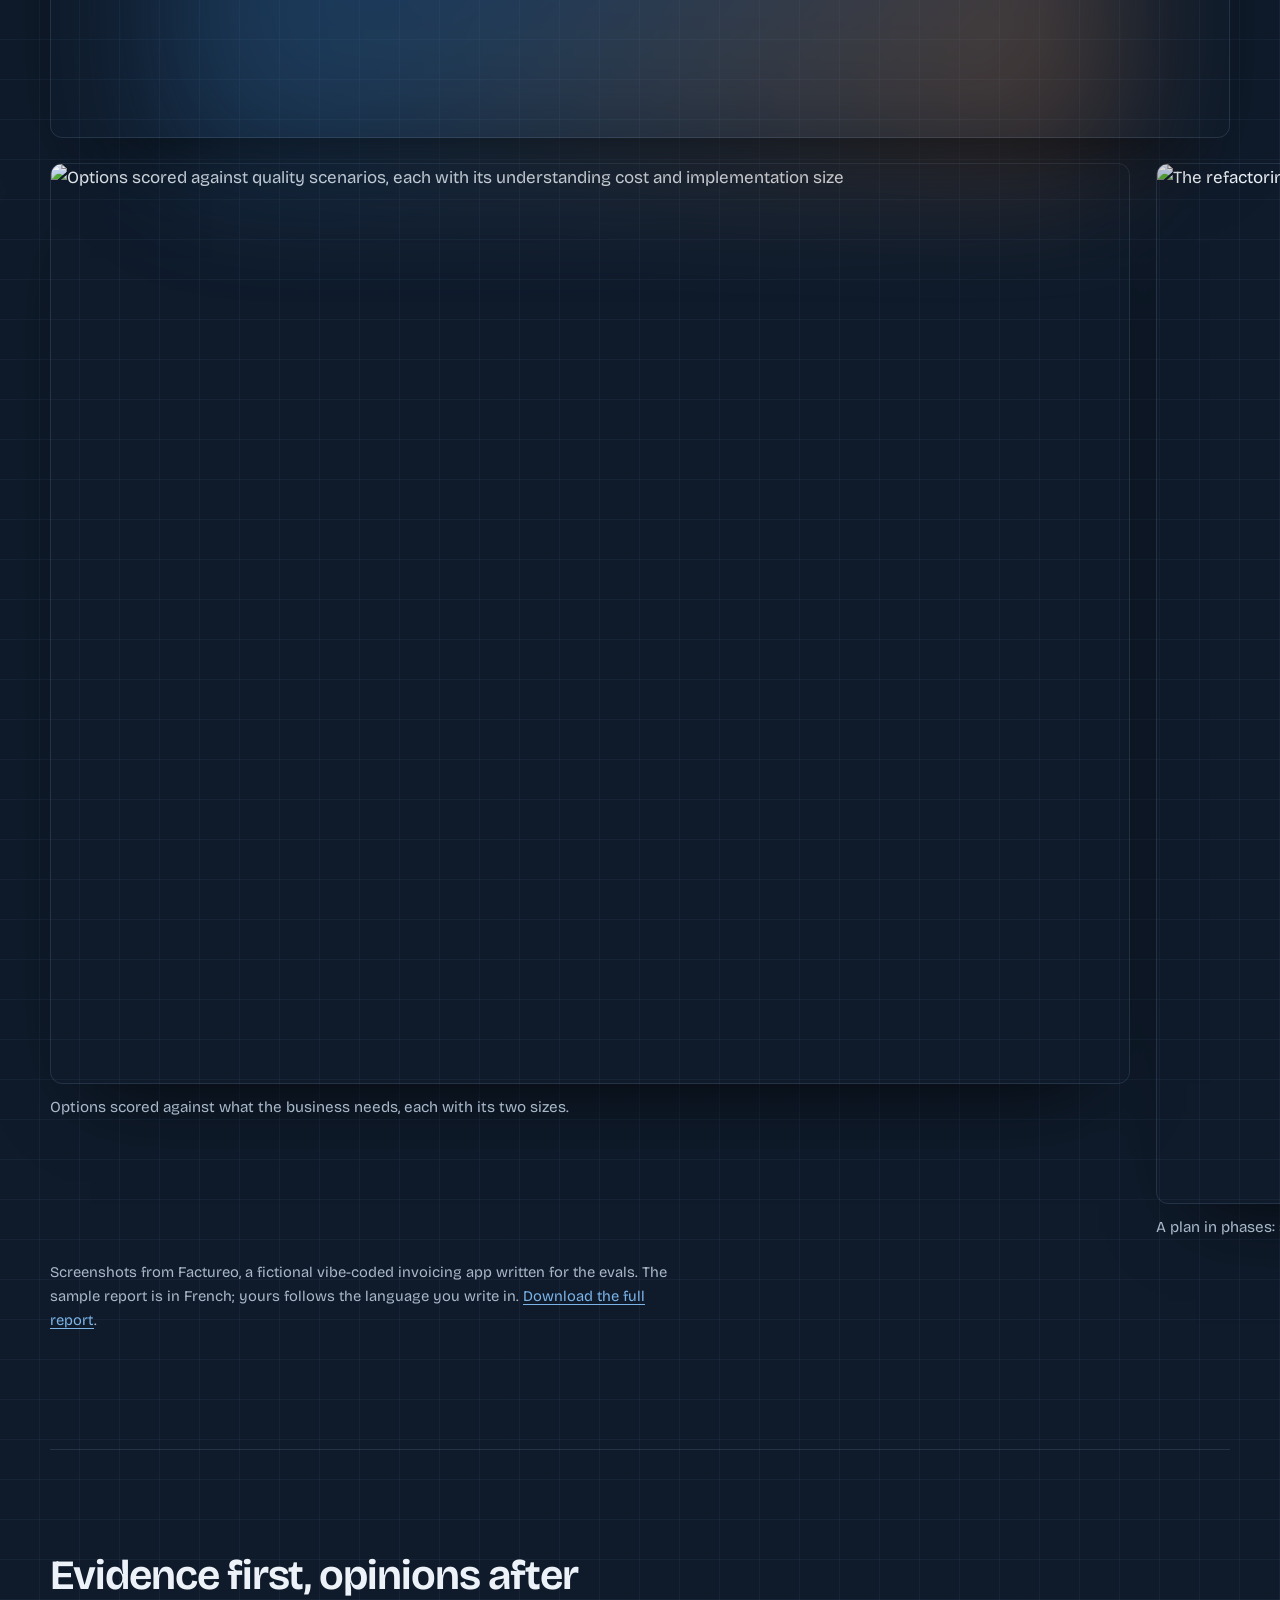
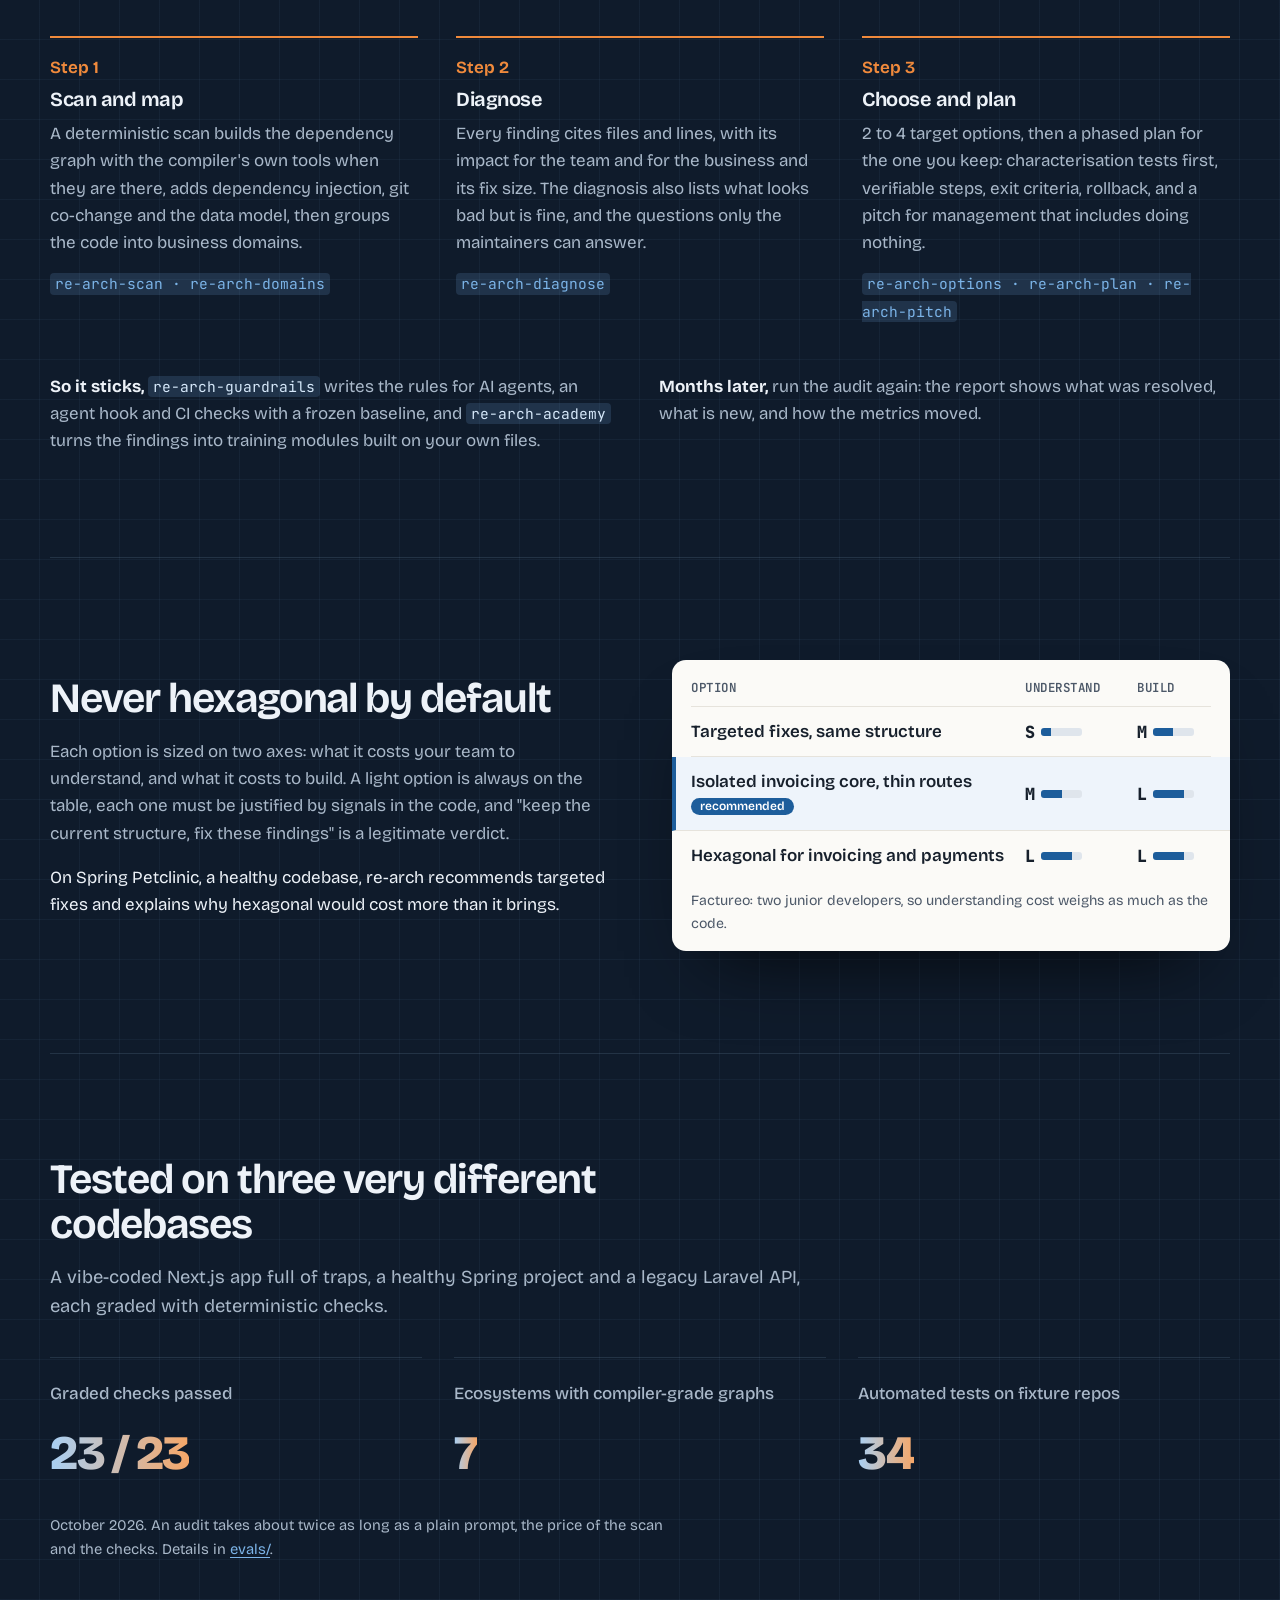
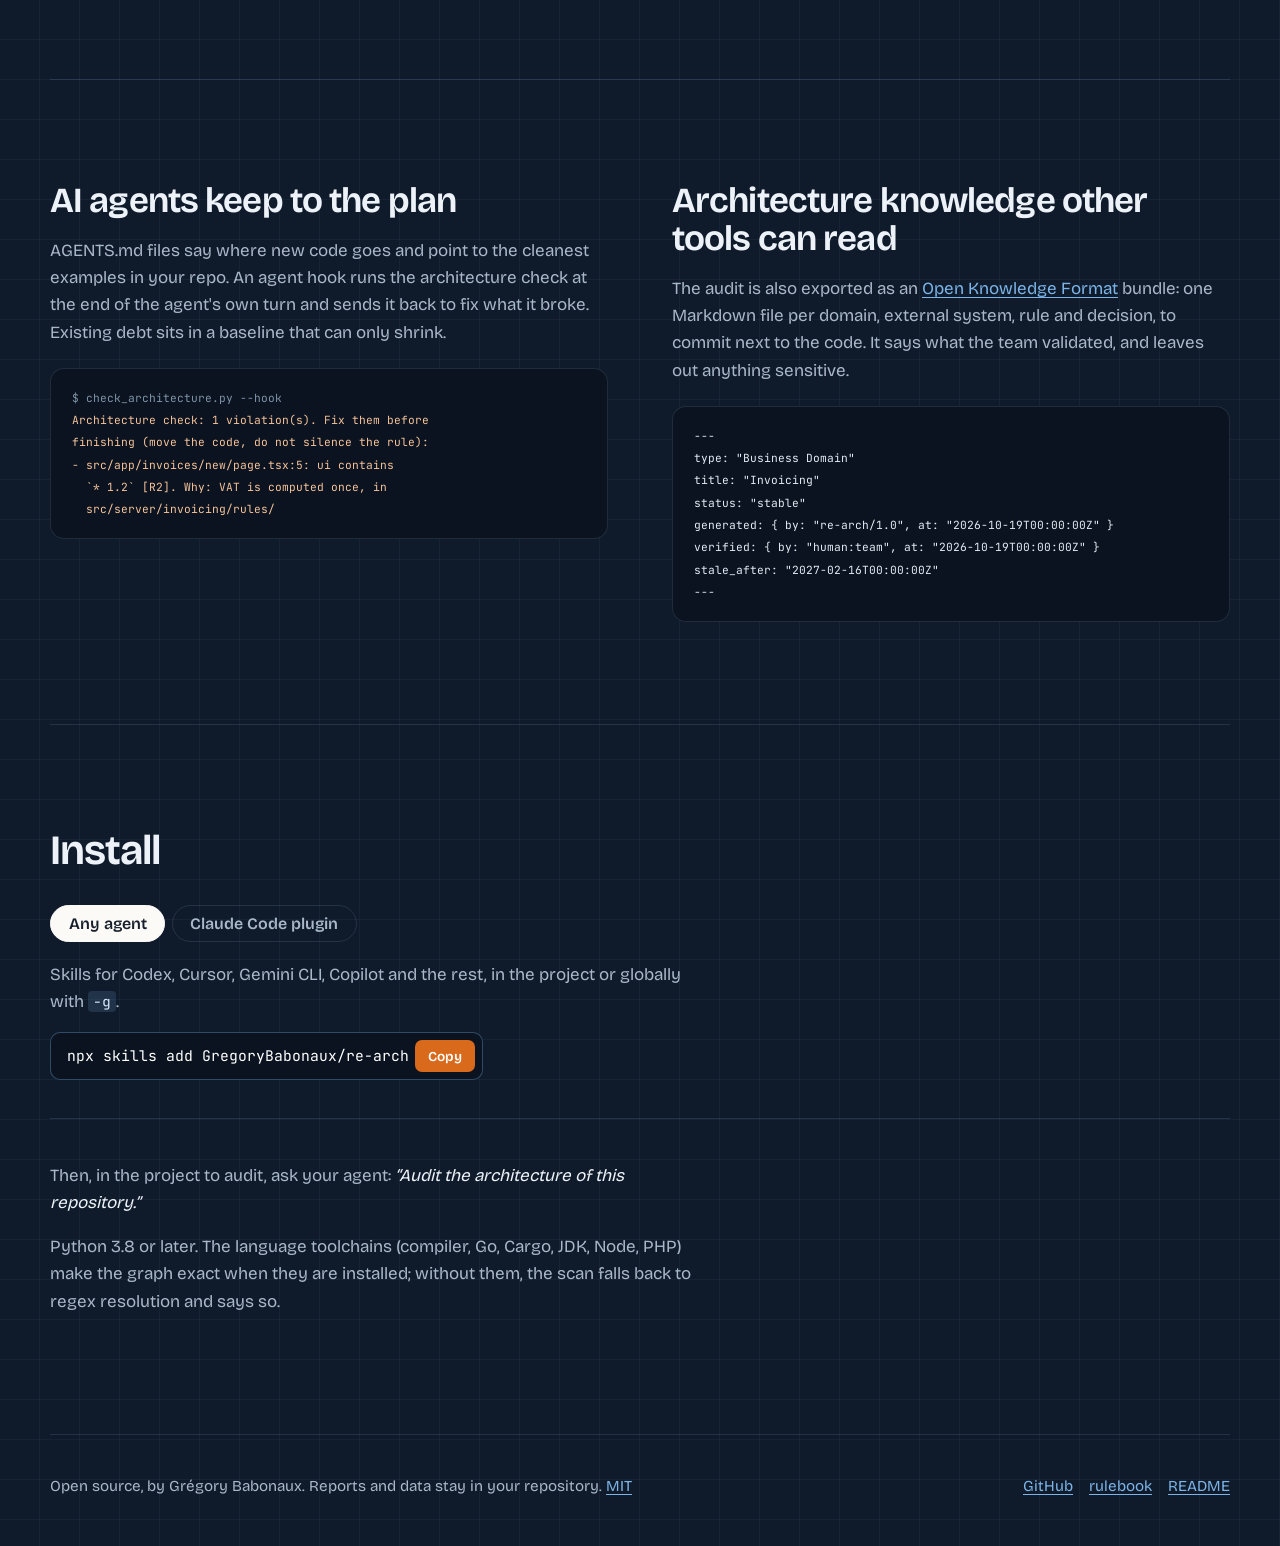
==== commit f79ddbca: "MIT licence Co-Authored-By: Claude Opus 5.5 <noreply@anthropic.com> Claude-Session: https://claude.a" ====
--- a/site/index.html
+++ b/site/index.html
@@ -201,7 +201,7 @@
 </main>
 
 <footer class="foot">
-  <p data-i18n="foot">Open source, by Grégory Babonaux. Reports and data stay in your repository.</p>
+  <p><span data-i18n="foot">Open source, by Grégory Babonaux. Reports and data stay in your repository.</span> <a href="https://github.com/GregoryBabonaux/re-arch/blob/main/LICENSE">MIT</a></p>
   <p class="links">
     <a href="https://github.com/GregoryBabonaux/re-arch">GitHub</a>
     <a href="https://gregorybabonaux.github.io/rulebook/">rulebook</a>
